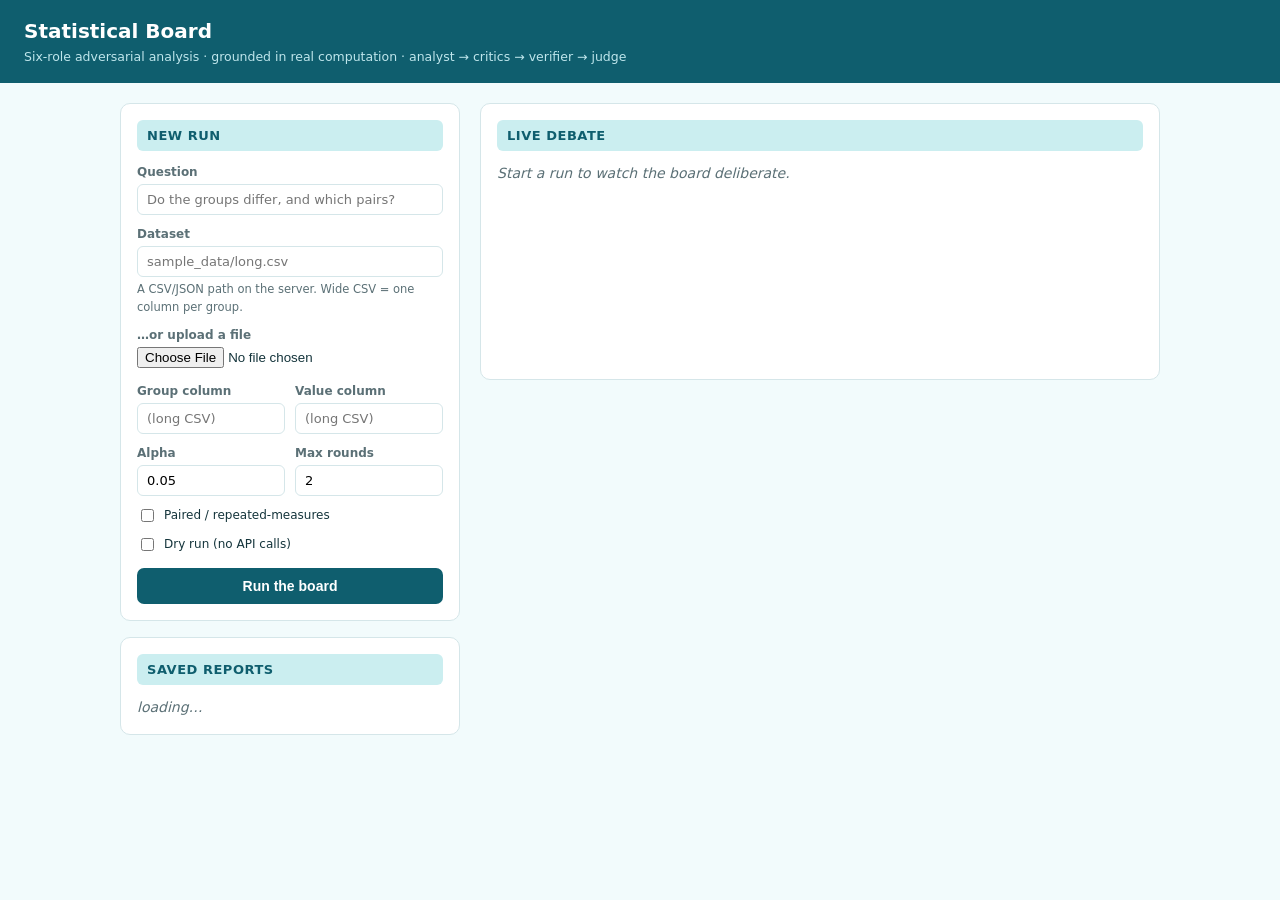
==== stat_board/static/index.html @ a0f42222 "Initial public release: Statistical Board" ====
<!doctype html>
<html lang="en">
<head>
<meta charset="utf-8">
<meta name="viewport" content="width=device-width, initial-scale=1">
<title>Statistical Board</title>
<style>
  :root {
    --teal-dark: #0f5e6e; --teal: #157d90; --teal-light: #cbeef0; --teal-bg: #f2fbfc;
    --ink: #14343b; --muted: #5b7076; --line: #d5e6e9; --card: #ffffff;
    --analyst: #0f5e6e; --frequentist: #b45309; --assumptions: #9333ea;
    --bayesian: #0369a1; --verifier: #15803d; --judge: #b91c1c;
  }
  * { box-sizing: border-box; }
  body { margin: 0; font-family: -apple-system, system-ui, sans-serif; color: var(--ink);
         background: var(--teal-bg); font-size: 14px; line-height: 1.5; }
  header { background: var(--teal-dark); color: #fff; padding: 16px 24px; }
  header h1 { margin: 0; font-size: 20px; }
  header p { margin: 2px 0 0; color: #bfe6ec; font-size: 12.5px; }
  #health { float: right; font-size: 12px; color: #bfe6ec; margin-top: 4px; }
  main { max-width: 1080px; margin: 0 auto; padding: 20px; display: grid;
         grid-template-columns: 340px 1fr; gap: 20px; align-items: start; }
  .card { background: var(--card); border: 1px solid var(--line); border-radius: 10px;
          padding: 16px; margin-bottom: 16px; }
  .card h2 { margin: 0 0 12px; font-size: 13px; text-transform: uppercase;
             letter-spacing: .04em; color: var(--teal-dark);
             background: var(--teal-light); padding: 6px 10px; border-radius: 6px; }
  label { display: block; font-size: 12px; font-weight: 600; color: var(--muted);
          margin: 10px 0 3px; }
  input[type=text], input[type=number], select {
    width: 100%; padding: 7px 9px; border: 1px solid var(--line); border-radius: 6px;
    font-size: 13px; font-family: inherit; background: #fff; }
  .row { display: flex; gap: 10px; } .row > * { flex: 1; }
  .check { display: flex; align-items: center; gap: 7px; margin-top: 10px; }
  .check label { margin: 0; font-weight: 500; color: var(--ink); }
  button { background: var(--teal-dark); color: #fff; border: 0; border-radius: 7px;
           padding: 10px 16px; font-size: 14px; font-weight: 600; cursor: pointer;
           width: 100%; margin-top: 14px; }
  button:disabled { opacity: .5; cursor: default; }
  .hint { font-size: 11.5px; color: var(--muted); margin-top: 4px; }
  #feed { min-height: 200px; }
  .evt { border-left: 3px solid var(--line); padding: 6px 12px; margin: 8px 0; }
  .evt .who { font-weight: 700; font-size: 12px; text-transform: uppercase;
              letter-spacing: .03em; }
  .evt .body { white-space: pre-wrap; font-size: 13px; margin-top: 3px;
               color: #24484f; max-height: 320px; overflow: auto; }
  .evt.analyst { border-color: var(--analyst); } .evt.analyst .who { color: var(--analyst); }
  .evt.frequentist { border-color: var(--frequentist); } .evt.frequentist .who { color: var(--frequentist); }
  .evt.assumptions { border-color: var(--assumptions); } .evt.assumptions .who { color: var(--assumptions); }
  .evt.bayesian { border-color: var(--bayesian); } .evt.bayesian .who { color: var(--bayesian); }
  .evt.verifier { border-color: var(--verifier); } .evt.verifier .who { color: var(--verifier); }
  .evt.judge { border-color: var(--judge); } .evt.judge .who { color: var(--judge); }
  .round-sep { text-align: center; font-weight: 700; color: var(--teal-dark);
               border-top: 2px solid var(--teal-light); margin: 16px 0 6px; padding-top: 6px; }
  .tag { display: inline-block; font-size: 11px; background: var(--teal-light);
         color: var(--teal-dark); border-radius: 10px; padding: 1px 8px; margin-left: 6px; }
  .decision { font-weight: 700; }
  .decision.finalize { color: var(--verifier); } .decision.iterate { color: var(--frequentist); }
  .report-item { display: flex; justify-content: space-between; align-items: center;
                 padding: 7px 0; border-bottom: 1px solid var(--line); font-size: 13px; }
  .report-item a { color: var(--teal-dark); text-decoration: none; font-weight: 600; }
  .report-item a:hover { text-decoration: underline; }
  .err { color: #b91c1c; font-weight: 600; }
  .spin { color: var(--muted); font-style: italic; }
  @media (max-width: 820px) { main { grid-template-columns: 1fr; } }
</style>
</head>
<body>
<header>
  <div id="health"></div>
  <h1>Statistical Board</h1>
  <p>Six-role adversarial analysis · grounded in real computation · analyst → critics → verifier → judge</p>
</header>
<main>
  <div>
    <div class="card">
      <h2>New run</h2>
      <label>Question</label>
      <input type="text" id="question" placeholder="Do the groups differ, and which pairs?">
      <label>Dataset</label>
      <input type="text" id="data" list="datasets" placeholder="sample_data/long.csv">
      <datalist id="datasets"></datalist>
      <div class="hint">A CSV/JSON path on the server. Wide CSV = one column per group.</div>
      <label>…or upload a file</label>
      <input type="file" id="file" accept=".csv,.json">
      <div class="hint" id="uploadmsg"></div>
      <div class="row">
        <div><label>Group column</label><input type="text" id="group_col" placeholder="(long CSV)"></div>
        <div><label>Value column</label><input type="text" id="value_col" placeholder="(long CSV)"></div>
      </div>
      <div class="row">
        <div><label>Alpha</label><input type="number" id="alpha" value="0.05" step="0.01" min="0.001" max="0.5"></div>
        <div><label>Max rounds</label><input type="number" id="rounds" value="2" min="1" max="4"></div>
      </div>
      <div class="check"><input type="checkbox" id="paired"><label for="paired">Paired / repeated-measures</label></div>
      <div class="check"><input type="checkbox" id="dry_run"><label for="dry_run">Dry run (no API calls)</label></div>
      <button id="run">Run the board</button>
    </div>
    <div class="card">
      <h2>Saved reports</h2>
      <div id="reports"><span class="spin">loading…</span></div>
    </div>
  </div>
  <div>
    <div class="card">
      <h2>Live debate</h2>
      <div id="feed"><span class="spin">Start a run to watch the board deliberate.</span></div>
    </div>
  </div>
</main>
<script>
const $ = id => document.getElementById(id);
const NAMES = {analyst:"Analyst", frequentist:"Frequentist critic", assumptions:"Assumptions skeptic",
               bayesian:"Bayesian critic", verifier:"Verifier", judge:"Judge"};

async function health() {
  try { const h = await (await fetch("/api/health")).json();
    $("health").textContent = (h.credentials ? "✓ credentials" : "✗ no credentials — dry run only")
      + " · " + h.model + " · effort " + h.effort;
  } catch {}
}
async function loadDatasets() {
  try { const ds = await (await fetch("/api/datasets")).json();
    $("datasets").innerHTML = ds.map(d => `<option value="${d}">`).join("");
    if (ds.length && !$("data").value) $("data").placeholder = ds[0];
  } catch {}
}
async function loadReports() {
  try { const rs = await (await fetch("/api/reports")).json();
    $("reports").innerHTML = rs.length ? rs.map(r =>
      `<div class="report-item"><a href="/api/reports/${r.name}" target="_blank">${r.name}</a>`
      + (r.transcript ? `<a href="/api/reports/${r.transcript}" target="_blank">transcript</a>` : "")
      + `</div>`).join("") : `<span class="spin">none yet</span>`;
  } catch {}
}
function add(cls, who, body, tag) {
  const el = document.createElement("div");
  el.className = "evt " + cls;
  el.innerHTML = `<div class="who">${who}${tag ? `<span class="tag">${tag}</span>` : ""}</div>`
    + (body ? `<div class="body"></div>` : "");
  if (body) el.querySelector(".body").textContent = body;
  $("feed").appendChild(el); el.scrollIntoView({block:"nearest"});
  return el;
}
function handle(e) {
  if (e.type === "plan") {
    add("judge", "Judge · plan", "HYPOTHESIS: " + e.hypothesis + "\n\nPLAN: " + e.plan
        + "\n\nKEY QUESTIONS:\n" + (e.key_questions||[]).map(q=>"• "+q).join("\n"));
  } else if (e.type === "round_start") {
    const s = document.createElement("div"); s.className="round-sep";
    s.textContent = `Round ${e.round} / ${e.total}`; $("feed").appendChild(s);
  } else if (e.type === "agent_start") {
    add(e.agent, NAMES[e.agent]||e.agent, "", "working…").dataset.pending = e.agent+e.round;
  } else if (e.type === "agent_output") {
    // replace the pending placeholder for this agent if present
    const pend = [...document.querySelectorAll(".evt")].reverse()
      .find(x => x.dataset.pending === e.agent+e.round);
    const tag = e.tool_calls ? `${e.tool_calls.length} engine calls` : null;
    const el = add(e.agent, NAMES[e.agent]||e.agent, e.text || "(no text)", tag);
    if (pend) pend.remove();
  } else if (e.type === "decision") {
    const pend = [...document.querySelectorAll(".evt")].reverse()
      .find(x => x.dataset.pending === "judge"+e.round);
    if (pend) pend.remove();
    add("judge", "Judge · decision",
        e.rationale + (e.next_instructions ? "\n\nNext: " + e.next_instructions : ""),
        e.decision.toUpperCase());
  } else if (e.type === "done") {
    add("verifier", "Done", "").querySelector(".who").innerHTML +=
      ` — <a href="/api/reports/${e.pdf}" target="_blank">open PDF report</a>`;
    $("run").disabled = false; loadReports();
  } else if (e.type === "error") {
    add("judge", "Error", e.message).querySelector(".who").classList.add("err");
    $("run").disabled = false;
  }
}
$("file").onchange = async () => {
  const f = $("file").files[0]; if (!f) return;
  $("uploadmsg").textContent = "uploading " + f.name + "…";
  try {
    const content = await f.text();
    const r = await (await fetch("/api/upload", {method:"POST",
      headers:{"Content-Type":"application/json"},
      body: JSON.stringify({filename: f.name, content})})).json();
    if (r.path) { $("data").value = r.path; $("uploadmsg").textContent = "✓ uploaded → " + r.path; loadDatasets(); }
    else $("uploadmsg").textContent = r.detail || "upload failed";
  } catch (e) { $("uploadmsg").textContent = "" + e; }
};
$("run").onclick = async () => {
  const body = {
    question: $("question").value, data: $("data").value || $("data").placeholder,
    group_col: $("group_col").value, value_col: $("value_col").value,
    alpha: parseFloat($("alpha").value), rounds: parseInt($("rounds").value),
    paired: $("paired").checked, dry_run: $("dry_run").checked,
  };
  if (!body.question.trim()) { alert("Enter a question."); return; }
  $("feed").innerHTML = ""; $("run").disabled = true;
  add("analyst", "Starting", "Question: " + body.question + "\nData: " + body.data);
  let res;
  try { res = await (await fetch("/api/runs", {method:"POST", headers:{"Content-Type":"application/json"},
                                               body: JSON.stringify(body)})).json(); }
  catch (err) { add("judge","Error",""+err); $("run").disabled=false; return; }
  if (res.detail || !res.id) { add("judge","Error", res.detail || "failed to start")
      .querySelector(".who").classList.add("err"); $("run").disabled=false; return; }
  const src = new EventSource(`/api/runs/${res.id}/events`);
  src.onmessage = ev => { const e = JSON.parse(ev.data); handle(e);
    if (e.type==="done"||e.type==="error") src.close(); };
  src.onerror = () => src.close();
};
health(); loadDatasets(); loadReports();
</script>
</body>
</html>
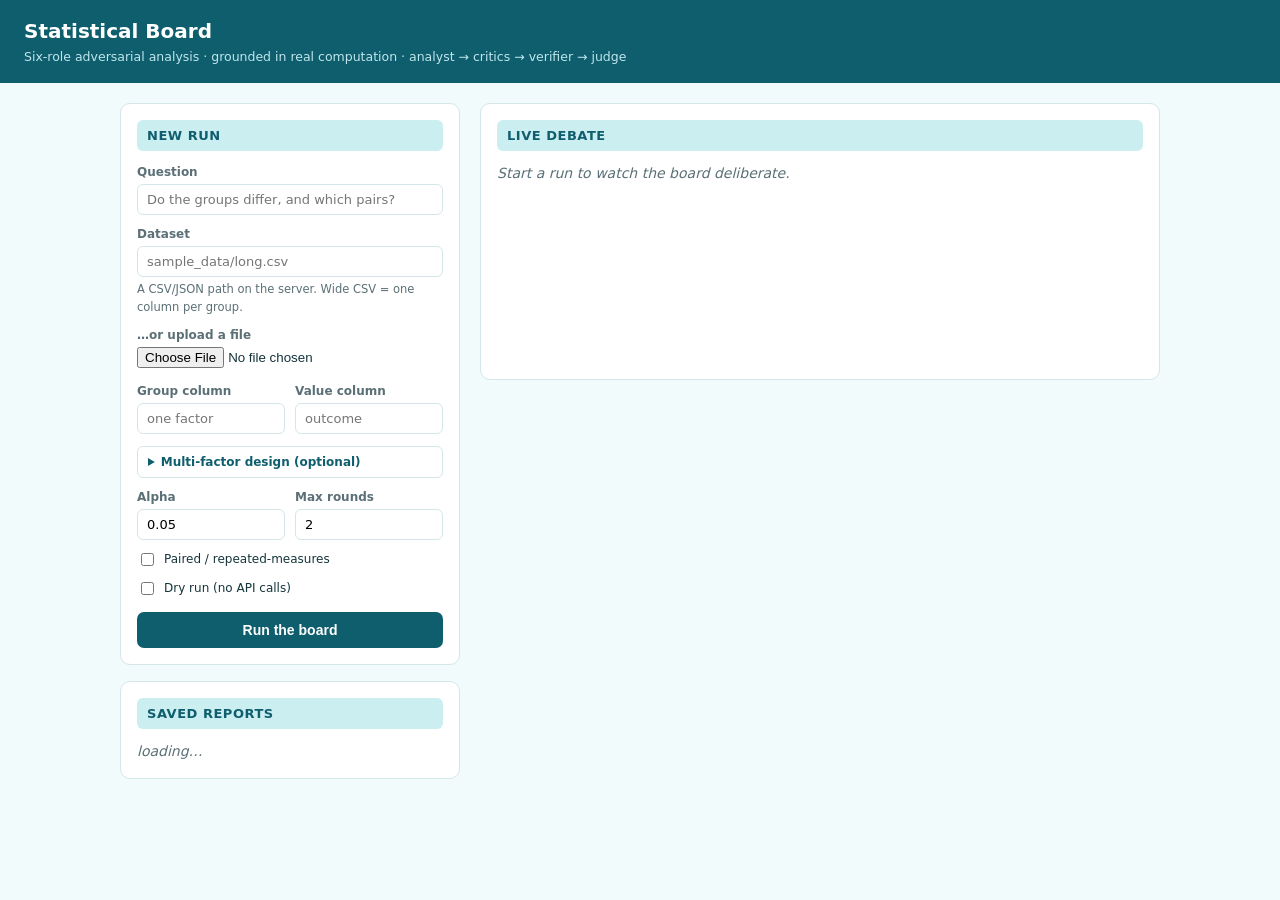
==== commit edf6460c: "Add multi-factor analysis: two-way ANOVA, ANCOVA, multiple regression - engine: two_way_anova / anco" ====
--- a/stat_board/static/index.html
+++ b/stat_board/static/index.html
@@ -38,6 +38,8 @@
            width: 100%; margin-top: 14px; }
   button:disabled { opacity: .5; cursor: default; }
   .hint { font-size: 11.5px; color: var(--muted); margin-top: 4px; }
+  details.mf { margin-top: 12px; border: 1px solid var(--line); border-radius: 6px; padding: 6px 10px; }
+  details.mf summary { cursor: pointer; font-size: 12px; font-weight: 600; color: var(--teal-dark); }
   #feed { min-height: 200px; }
   .evt { border-left: 3px solid var(--line); padding: 6px 12px; margin: 8px 0; }
   .evt .who { font-weight: 700; font-size: 12px; text-transform: uppercase;
@@ -85,9 +87,22 @@
       <input type="file" id="file" accept=".csv,.json">
       <div class="hint" id="uploadmsg"></div>
       <div class="row">
-        <div><label>Group column</label><input type="text" id="group_col" placeholder="(long CSV)"></div>
-        <div><label>Value column</label><input type="text" id="value_col" placeholder="(long CSV)"></div>
+        <div><label>Group column</label><input type="text" id="group_col" list="catcols" placeholder="one factor"></div>
+        <div><label>Value column</label><input type="text" id="value_col" list="numcols" placeholder="outcome"></div>
       </div>
+      <div class="hint" id="cols"></div>
+      <details class="mf">
+        <summary>Multi-factor design (optional)</summary>
+        <label>Outcome (numeric)</label>
+        <input type="text" id="mf_value" list="numcols" placeholder="e.g. score">
+        <label>Factors (categorical, comma-separated)</label>
+        <input type="text" id="mf_factors" list="catcols" placeholder="e.g. treatment, sex">
+        <label>Covariates (numeric, comma-separated)</label>
+        <input type="text" id="mf_covariates" list="numcols" placeholder="e.g. age">
+        <div class="hint">Fill these for two-way ANOVA / ANCOVA / regression. Leave empty to use the one-factor group/value columns above.</div>
+      </details>
+      <datalist id="numcols"></datalist>
+      <datalist id="catcols"></datalist>
       <div class="row">
         <div><label>Alpha</label><input type="number" id="alpha" value="0.05" step="0.01" min="0.001" max="0.5"></div>
         <div><label>Max rounds</label><input type="number" id="rounds" value="2" min="1" max="4"></div>
@@ -123,7 +138,20 @@
   try { const ds = await (await fetch("/api/datasets")).json();
     $("datasets").innerHTML = ds.map(d => `<option value="${d}">`).join("");
     if (ds.length && !$("data").value) $("data").placeholder = ds[0];
+    loadColumns();
   } catch {}
+}
+async function loadColumns() {
+  const data = $("data").value || $("data").placeholder;
+  if (!data) { $("cols").textContent = ""; return; }
+  try {
+    const c = await (await fetch("/api/columns?data=" + encodeURIComponent(data))).json();
+    if (!c.columns) { $("cols").textContent = ""; return; }
+    $("numcols").innerHTML = (c.numeric || []).map(x => `<option value="${x}">`).join("");
+    $("catcols").innerHTML = (c.categorical || []).map(x => `<option value="${x}">`).join("");
+    $("cols").textContent = "columns — numeric: " + ((c.numeric || []).join(", ") || "(none)")
+      + " · categorical: " + ((c.categorical || []).join(", ") || "(none)");
+  } catch { $("cols").textContent = ""; }
 }
 async function loadReports() {
   try { const rs = await (await fetch("/api/reports")).json();
@@ -193,6 +221,12 @@
     alpha: parseFloat($("alpha").value), rounds: parseInt($("rounds").value),
     paired: $("paired").checked, dry_run: $("dry_run").checked,
   };
+  const factors = $("mf_factors").value.split(",").map(s => s.trim()).filter(Boolean);
+  const covariates = $("mf_covariates").value.split(",").map(s => s.trim()).filter(Boolean);
+  if (factors.length || covariates.length) {
+    body.factors = factors; body.covariates = covariates;
+    body.value_col = $("mf_value").value.trim() || body.value_col;
+  }
   if (!body.question.trim()) { alert("Enter a question."); return; }
   $("feed").innerHTML = ""; $("run").disabled = true;
   add("analyst", "Starting", "Question: " + body.question + "\nData: " + body.data);
@@ -207,6 +241,7 @@
     if (e.type==="done"||e.type==="error") src.close(); };
   src.onerror = () => src.close();
 };
+$("data").addEventListener("change", loadColumns);
 health(); loadDatasets(); loadReports();
 </script>
 </body>
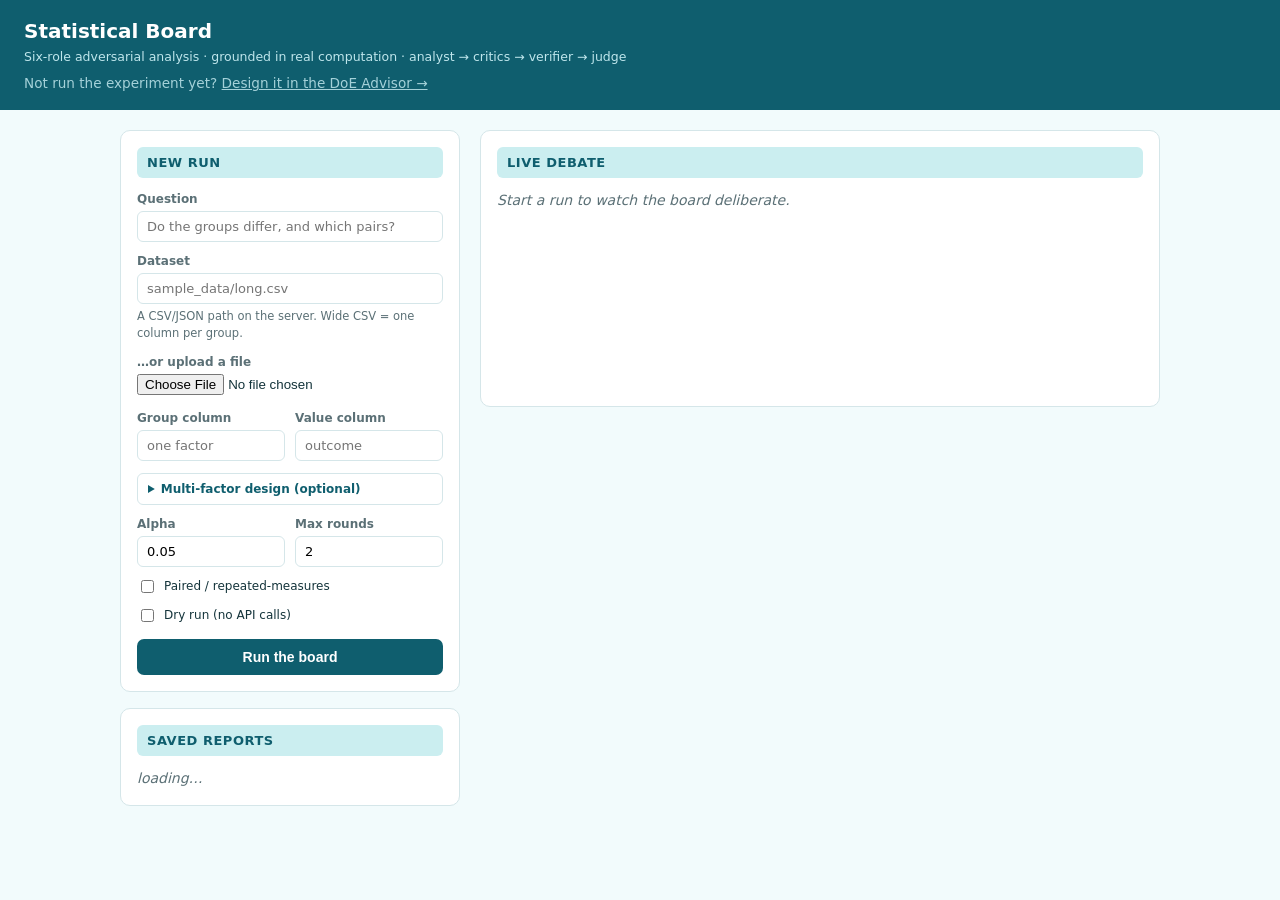
==== commit b71b3ebd: "Merge doe-advisor in, and close the design/analysis loop The two tools were halves of one job kept i" ====
--- a/stat_board/static/index.html
+++ b/stat_board/static/index.html
@@ -66,12 +66,22 @@
   .spin { color: var(--muted); font-style: italic; }
   @media (max-width: 820px) { main { grid-template-columns: 1fr; } }
 </style>
+
+<style>
+/* Cross-link to the other half of the package. The two apps are separate
+   servers on purpose; this is the seam a user walks across. */
+.sibling-link { font-size: 0.85rem; margin: 0.4rem 0 0 0; opacity: 0.85; }
+.sibling-link a { color: inherit; }
+.sibling-link[data-up="no"] { opacity: 0.45; }
+</style>
 </head>
 <body>
 <header>
   <div id="health"></div>
   <h1>Statistical Board</h1>
   <p>Six-role adversarial analysis · grounded in real computation · analyst → critics → verifier → judge</p>
+  <p class="sibling-link" id="sibling">Not run the experiment yet?
+     <a href="http://127.0.0.1:8711" target="_blank" rel="noopener">Design it in the DoE Advisor &rarr;</a></p>
 </header>
 <main>
   <div>
@@ -93,8 +103,8 @@
       <div class="hint" id="cols"></div>
       <details class="mf">
         <summary>Multi-factor design (optional)</summary>
-        <label>Outcome (numeric)</label>
-        <input type="text" id="mf_value" list="numcols" placeholder="e.g. score">
+        <label>Outcome(s) (numeric — comma-separate for several responses)</label>
+        <input type="text" id="mf_value" list="numcols" placeholder="e.g. protein_yield, viability">
         <label>Factors (categorical, comma-separated)</label>
         <input type="text" id="mf_factors" list="catcols" placeholder="e.g. treatment, sex">
         <label>Covariates (numeric, comma-separated)</label>
@@ -157,7 +167,9 @@
   try { const rs = await (await fetch("/api/reports")).json();
     $("reports").innerHTML = rs.length ? rs.map(r =>
       `<div class="report-item"><a href="/api/reports/${r.name}" target="_blank">${r.name}</a>`
-      + (r.transcript ? `<a href="/api/reports/${r.transcript}" target="_blank">transcript</a>` : "")
+      + (r.transcript_pdf ? `<a href="/api/reports/${r.transcript_pdf}" target="_blank">transcript (PDF)</a>` : "")
+      + (r.transcript_md ? `<a href="/api/reports/${r.transcript_md}" target="_blank">transcript (text)</a>` : "")
+      + (r.transcript ? `<a href="/api/reports/${r.transcript}" target="_blank">transcript (JSON)</a>` : "")
       + `</div>`).join("") : `<span class="spin">none yet</span>`;
   } catch {}
 }
@@ -195,7 +207,8 @@
         e.decision.toUpperCase());
   } else if (e.type === "done") {
     add("verifier", "Done", "").querySelector(".who").innerHTML +=
-      ` — <a href="/api/reports/${e.pdf}" target="_blank">open PDF report</a>`;
+      ` — <a href="/api/reports/${e.pdf}" target="_blank">open PDF report</a>`
+      + (e.transcript_pdf ? ` · <a href="/api/reports/${e.transcript_pdf}" target="_blank">open transcript</a>` : "");
     $("run").disabled = false; loadReports();
   } else if (e.type === "error") {
     add("judge", "Error", e.message).querySelector(".who").classList.add("err");
